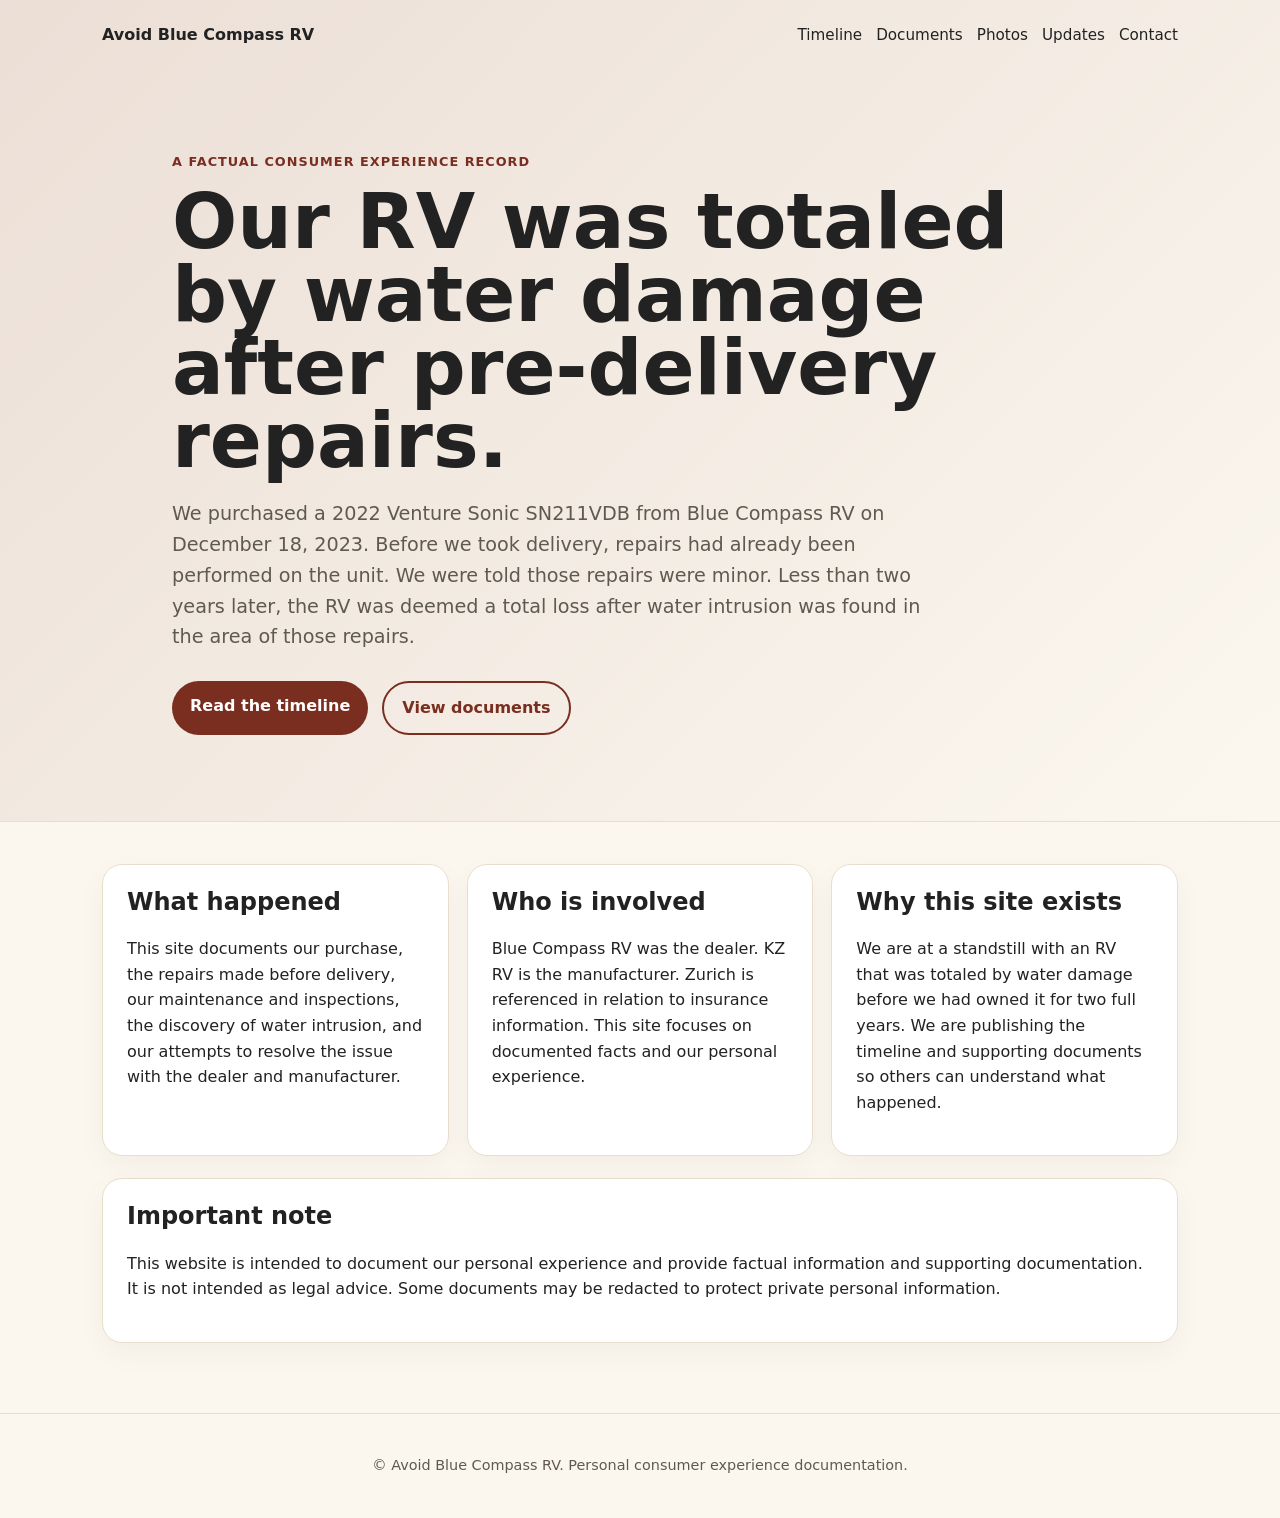
==== index.html @ a4b7f442 "Add files via upload Initial website upload" ====
<!doctype html>
<html lang="en">
<head>
  <meta charset="utf-8">
  <meta name="viewport" content="width=device-width, initial-scale=1">
  <title>Avoid Blue Compass RV</title>
  <meta name="description" content="A factual documentation site about one family's RV purchase, repairs, water intrusion, and unresolved dispute.">
  <link rel="stylesheet" href="styles.css">
</head>
<body>
  <header class="site-header">
    <nav class="nav">
      <a class="brand" href="index.html">Avoid Blue Compass RV</a>
      <div class="nav-links">
        <a href="timeline.html">Timeline</a>
        <a href="documents.html">Documents</a>
        <a href="photos.html">Photos</a>
        <a href="updates.html">Updates</a>
        <a href="contact.html">Contact</a>
      </div>
    </nav>

    <section class="hero">
      <p class="eyebrow">A factual consumer experience record</p>
      <h1>Our RV was totaled by water damage after pre-delivery repairs.</h1>
      <p class="hero-text">
        We purchased a 2022 Venture Sonic SN211VDB from Blue Compass RV on December 18, 2023.
        Before we took delivery, repairs had already been performed on the unit. We were told those repairs were minor.
        Less than two years later, the RV was deemed a total loss after water intrusion was found in the area of those repairs.
      </p>
      <div class="button-row">
        <a class="button primary" href="timeline.html">Read the timeline</a>
        <a class="button secondary" href="documents.html">View documents</a>
      </div>
    </section>
  </header>

  <main>
    <section class="card-grid">
      <article class="card">
        <h2>What happened</h2>
        <p>
          This site documents our purchase, the repairs made before delivery, our maintenance and inspections,
          the discovery of water intrusion, and our attempts to resolve the issue with the dealer and manufacturer.
        </p>
      </article>

      <article class="card">
        <h2>Who is involved</h2>
        <p>
          Blue Compass RV was the dealer. KZ RV is the manufacturer. Zurich is referenced in relation to insurance information.
          This site focuses on documented facts and our personal experience.
        </p>
      </article>

      <article class="card">
        <h2>Why this site exists</h2>
        <p>
          We are at a standstill with an RV that was totaled by water damage before we had owned it for two full years.
          We are publishing the timeline and supporting documents so others can understand what happened.
        </p>
      </article>
    </section>

    <section class="notice">
      <h2>Important note</h2>
      <p>
        This website is intended to document our personal experience and provide factual information and supporting documentation.
        It is not intended as legal advice. Some documents may be redacted to protect private personal information.
      </p>
    </section>
  </main>

  <footer>
    <p>© Avoid Blue Compass RV. Personal consumer experience documentation.</p>
  </footer>
</body>
</html>
---- styles.css ----
* {
  box-sizing: border-box;
}

:root {
  --bg: #fbf7ef;
  --ink: #222222;
  --muted: #5f5a50;
  --card: #ffffff;
  --line: #e8dece;
  --accent: #7a2e20;
  --accent-dark: #4e1d15;
}

body {
  margin: 0;
  font-family: ui-sans-serif, system-ui, -apple-system, BlinkMacSystemFont, "Segoe UI", sans-serif;
  background: var(--bg);
  color: var(--ink);
  line-height: 1.6;
}

a {
  color: var(--accent);
  text-decoration-thickness: 2px;
  text-underline-offset: 3px;
}

.nav {
  max-width: 1120px;
  margin: 0 auto;
  padding: 22px;
  display: flex;
  justify-content: space-between;
  gap: 20px;
  align-items: center;
}

.brand {
  font-weight: 800;
  color: var(--ink);
  text-decoration: none;
}

.nav-links {
  display: flex;
  flex-wrap: wrap;
  gap: 14px;
  font-size: 0.95rem;
}

.nav-links a {
  color: var(--ink);
  text-decoration: none;
}

.site-header {
  background:
    linear-gradient(135deg, rgba(122,46,32,0.12), rgba(255,255,255,0)),
    var(--bg);
  border-bottom: 1px solid var(--line);
}

.hero {
  max-width: 980px;
  margin: 0 auto;
  padding: 70px 22px 86px;
}

.eyebrow,
.date {
  color: var(--accent);
  font-weight: 800;
  text-transform: uppercase;
  letter-spacing: 0.08em;
  font-size: 0.8rem;
}

h1 {
  font-size: clamp(2.4rem, 6vw, 5rem);
  line-height: 0.95;
  max-width: 900px;
  margin: 12px 0 22px;
}

h2 {
  line-height: 1.15;
  margin-top: 0;
}

.hero-text {
  font-size: 1.2rem;
  max-width: 780px;
  color: var(--muted);
}

.button-row {
  display: flex;
  flex-wrap: wrap;
  gap: 14px;
  margin-top: 28px;
}

.button {
  display: inline-block;
  padding: 12px 18px;
  border-radius: 999px;
  font-weight: 800;
  text-decoration: none;
}

.primary {
  background: var(--accent);
  color: #fff;
}

.secondary {
  border: 2px solid var(--accent);
  color: var(--accent);
}

main {
  max-width: 1120px;
  margin: 0 auto;
  padding: 42px 22px 70px;
}

.narrow {
  max-width: 820px;
}

.page-header {
  border-bottom: 1px solid var(--line);
}

.page-header h1,
.page-header p {
  max-width: 900px;
  margin-left: auto;
  margin-right: auto;
  padding-left: 22px;
  padding-right: 22px;
}

.page-header h1 {
  padding-top: 36px;
  margin-bottom: 14px;
}

.page-header p {
  color: var(--muted);
  padding-bottom: 36px;
  margin-top: 0;
}

.card-grid,
.photo-grid,
.document-list {
  display: grid;
  grid-template-columns: repeat(3, minmax(0, 1fr));
  gap: 18px;
}

.card,
.document-card,
.update,
.notice,
.timeline-item,
figure {
  background: var(--card);
  border: 1px solid var(--line);
  border-radius: 20px;
  padding: 24px;
  box-shadow: 0 10px 30px rgba(34,34,34,0.04);
}

.notice {
  margin-top: 22px;
}

.timeline {
  display: grid;
  gap: 18px;
}

.document-list {
  grid-template-columns: repeat(2, minmax(0, 1fr));
}

.document-card a {
  font-weight: 800;
}

.photo-grid figure {
  margin: 0;
}

.photo-grid img {
  width: 100%;
  border-radius: 14px;
  border: 1px solid var(--line);
  background: #f2eadf;
}

figcaption {
  color: var(--muted);
  margin-top: 10px;
  font-size: 0.95rem;
}

code {
  background: #f2eadf;
  padding: 2px 5px;
  border-radius: 5px;
}

footer {
  border-top: 1px solid var(--line);
  color: var(--muted);
  text-align: center;
  padding: 26px 18px;
  font-size: 0.9rem;
}

@media (max-width: 780px) {
  .nav {
    align-items: flex-start;
    flex-direction: column;
  }

  .card-grid,
  .photo-grid,
  .document-list {
    grid-template-columns: 1fr;
  }

  .hero {
    padding-top: 42px;
  }
}
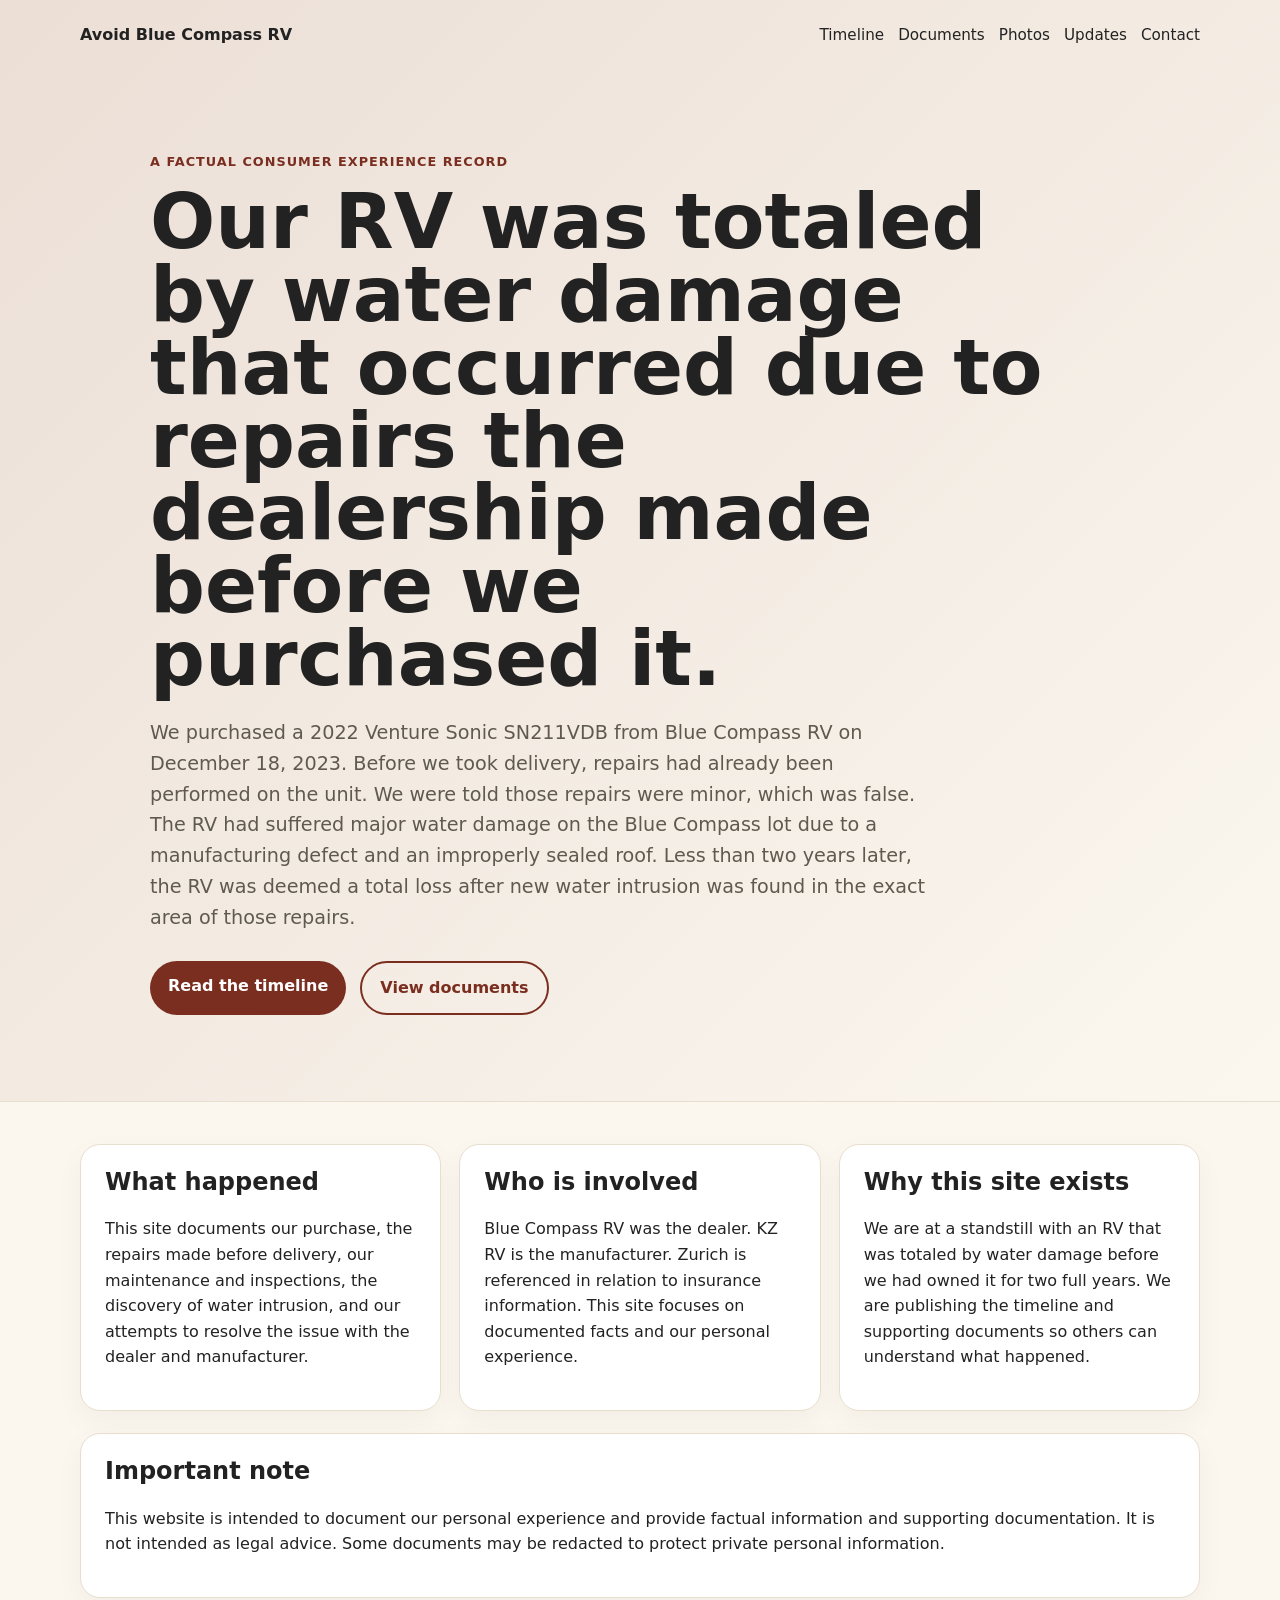
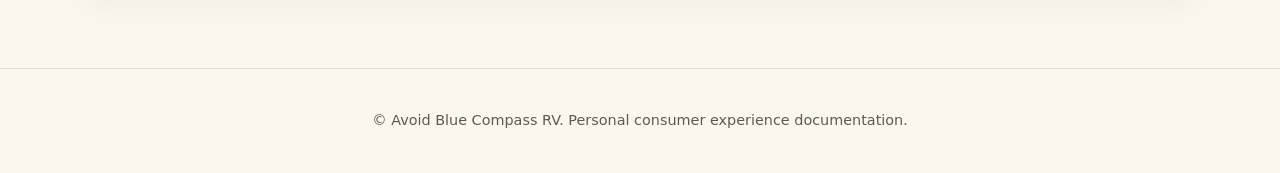
==== commit 388af83a: "Clarify RV water damage and repair details Updated the description of water damage and repairs for c" ====
--- a/index.html
+++ b/index.html
@@ -22,11 +22,12 @@
 
     <section class="hero">
       <p class="eyebrow">A factual consumer experience record</p>
-      <h1>Our RV was totaled by water damage after pre-delivery repairs.</h1>
+      <h1>Our RV was totaled by water damage that occurred due to repairs the dealership made before we purchased it.</h1>
       <p class="hero-text">
         We purchased a 2022 Venture Sonic SN211VDB from Blue Compass RV on December 18, 2023.
-        Before we took delivery, repairs had already been performed on the unit. We were told those repairs were minor.
-        Less than two years later, the RV was deemed a total loss after water intrusion was found in the area of those repairs.
+        Before we took delivery, repairs had already been performed on the unit. We were told those repairs were minor, which was false.
+        The RV had suffered major water damage on the Blue Compass lot due to a manufacturing defect and an improperly sealed roof.
+        Less than two years later, the RV was deemed a total loss after new water intrusion was found in the exact area of those repairs.
       </p>
       <div class="button-row">
         <a class="button primary" href="timeline.html">Read the timeline</a>
--- a/styles.css
+++ b/styles.css
@@ -1,3 +1,4 @@
+```css
 * {
   box-sizing: border-box;
 }
@@ -179,8 +180,34 @@
 }
 
 .timeline {
+  position: relative;
   display: grid;
-  gap: 18px;
+  gap: 24px;
+  margin: 3rem 0;
+}
+
+.timeline-item {
+  position: relative;
+  transition: transform 0.15s ease, box-shadow 0.15s ease;
+}
+
+.timeline-item:hover {
+  transform: translateY(-2px);
+  box-shadow: 0 14px 36px rgba(34,34,34,0.07);
+}
+
+.timeline-item .date {
+  display: block;
+  margin-bottom: 0.75rem;
+}
+
+.timeline-item h2 {
+  margin-bottom: 0.8rem;
+}
+
+.timeline-item p {
+  margin-bottom: 0;
+  color: var(--muted);
 }
 
 .document-list {
@@ -222,6 +249,34 @@
   font-size: 0.9rem;
 }
 
+@media (min-width: 781px) {
+  .timeline::before {
+    content: "";
+    position: absolute;
+    left: 1.5rem;
+    top: 0;
+    bottom: 0;
+    width: 3px;
+    background: var(--line);
+  }
+
+  .timeline-item {
+    margin-left: 3rem;
+  }
+
+  .timeline-item::before {
+    content: "";
+    position: absolute;
+    left: -2.55rem;
+    top: 2rem;
+    width: 14px;
+    height: 14px;
+    border-radius: 50%;
+    background: var(--accent);
+    border: 4px solid var(--bg);
+  }
+}
+
 @media (max-width: 780px) {
   .nav {
     align-items: flex-start;
@@ -238,3 +293,5 @@
     padding-top: 42px;
   }
 }
+```
+
